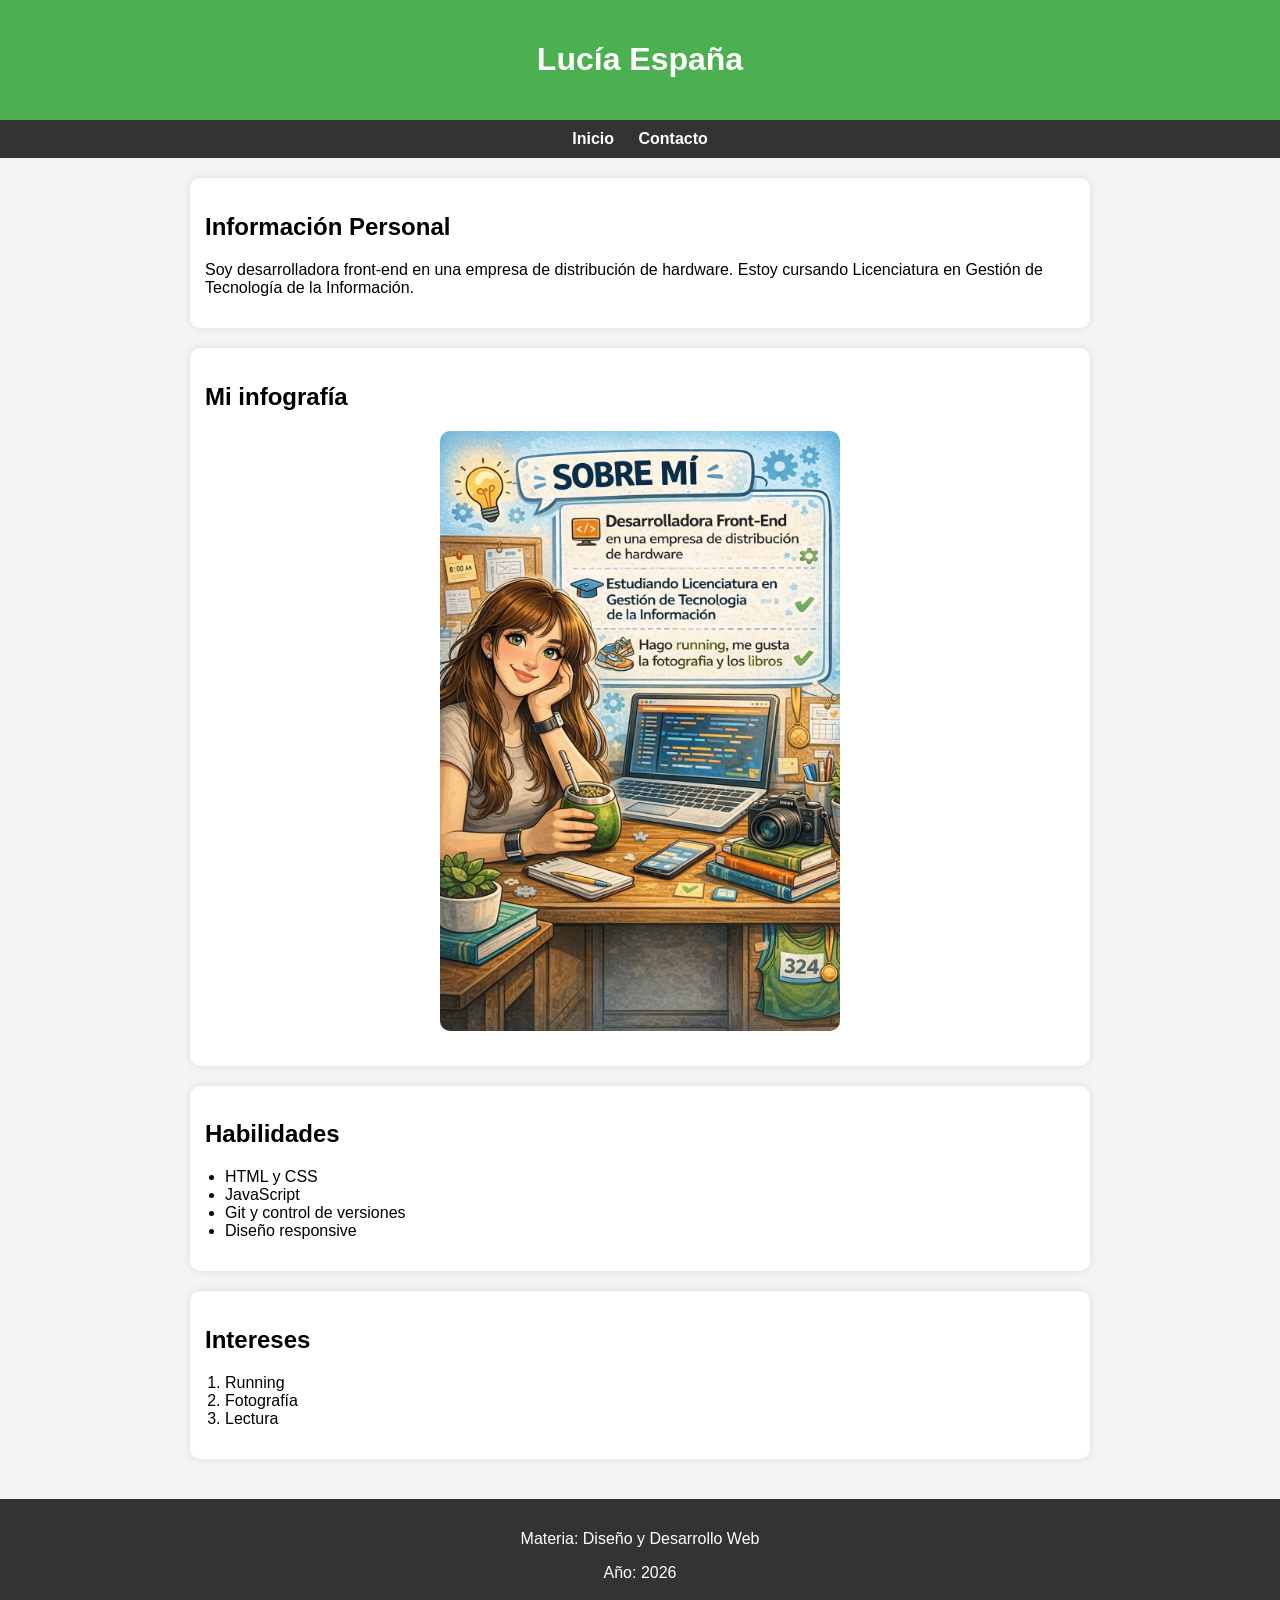
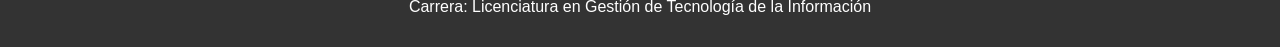
==== index.html @ 62ae2d13 "Add files via upload" ====
<!DOCTYPE html>
<html lang="es">
<head>
    <meta charset="UTF-8">
    <title>Sobre mí</title>

    <link rel="stylesheet" href="styles.css">
</head>
<body>

    <header>
        <h1>Lucía España</h1>
    </header>

    <nav>
        <a href="index.html">Inicio</a>
        <a href="contacto.html">Contacto</a>
    </nav>

    <main>

        <section>
            <h2>Información Personal</h2>
            <article>
                <p>
                    Soy desarrolladora front-end en una empresa de distribución de hardware.
                    Estoy cursando Licenciatura en Gestión de Tecnología de la Información.
                </p>
            </article>
        </section>

        <section>
            <h2>Mi infografía</h2>
            <figure>
                <img src="presentacion.png" alt="Infografía personal">
            </figure>
        </section>

        <section>
            <h2>Habilidades</h2>
            <ul>
                <li>HTML y CSS</li>
                <li>JavaScript</li>
                <li>Git y control de versiones</li>
                <li>Diseño responsive</li>
            </ul>
        </section>

        <section>
            <h2>Intereses</h2>
            <ol>
                <li>Running</li>
                <li>Fotografía</li>
                <li>Lectura</li>
            </ol>
        </section>

    </main>

    <footer>
        <p>Materia: Diseño y Desarrollo Web</p>
        <p>Año: 2026</p>
        <p>Carrera: Licenciatura en Gestión de Tecnología de la Información</p>
    </footer>

</body>
</html>
---- styles.css ----
/* RESET BÁSICO */
body {
  font-family: Arial, sans-serif;
  margin: 0;
  background-color: #f4f4f4;
}

/* HEADER */
header {
  background-color: #4CAF50;
  color: white;
  padding: 20px;
  text-align: center;
}

/* NAV */
nav {
  background-color: #333;
  padding: 10px;
  text-align: center;
}

nav a {
  color: white;
  margin: 0 10px;
  text-decoration: none;
  font-weight: bold;
}

nav a:hover {
  text-decoration: underline;
}

/* MAIN */
main {
  padding: 20px;
  max-width: 900px;
  margin: auto;
}

/* SECCIONES */
section {
  background-color: white;
  margin-bottom: 20px;
  padding: 15px;
  border-radius: 10px;
  box-shadow: 0 0 8px rgba(0, 0, 0, 0.1);
}

/* IMAGEN */
figure {
  text-align: center;
}

figure img {
  width: 60%;
  max-width: 400px;
  height: auto;
  border-radius: 10px;
}

figcaption {
  margin-top: 10px;
  font-style: italic;
  color: #555;
}

/* LISTAS */
ul,
ol {
  padding-left: 20px;
}

/* FORMULARIO */
form {
  display: flex;
  flex-direction: column;
}

label {
  margin-top: 10px;
  font-weight: bold;
}

input,
textarea {
  padding: 8px;
  margin-top: 5px;
  border-radius: 5px;
  border: 1px solid #ccc;
}

button {
  margin-top: 15px;
  padding: 10px;
  background-color: #4CAF50;
  color: white;
  border: none;
  border-radius: 5px;
  cursor: pointer;
}

button:hover {
  background-color: #45a049;
}

/* FOOTER */
footer {
  background-color: #333;
  color: white;
  text-align: center;
  padding: 15px;
}
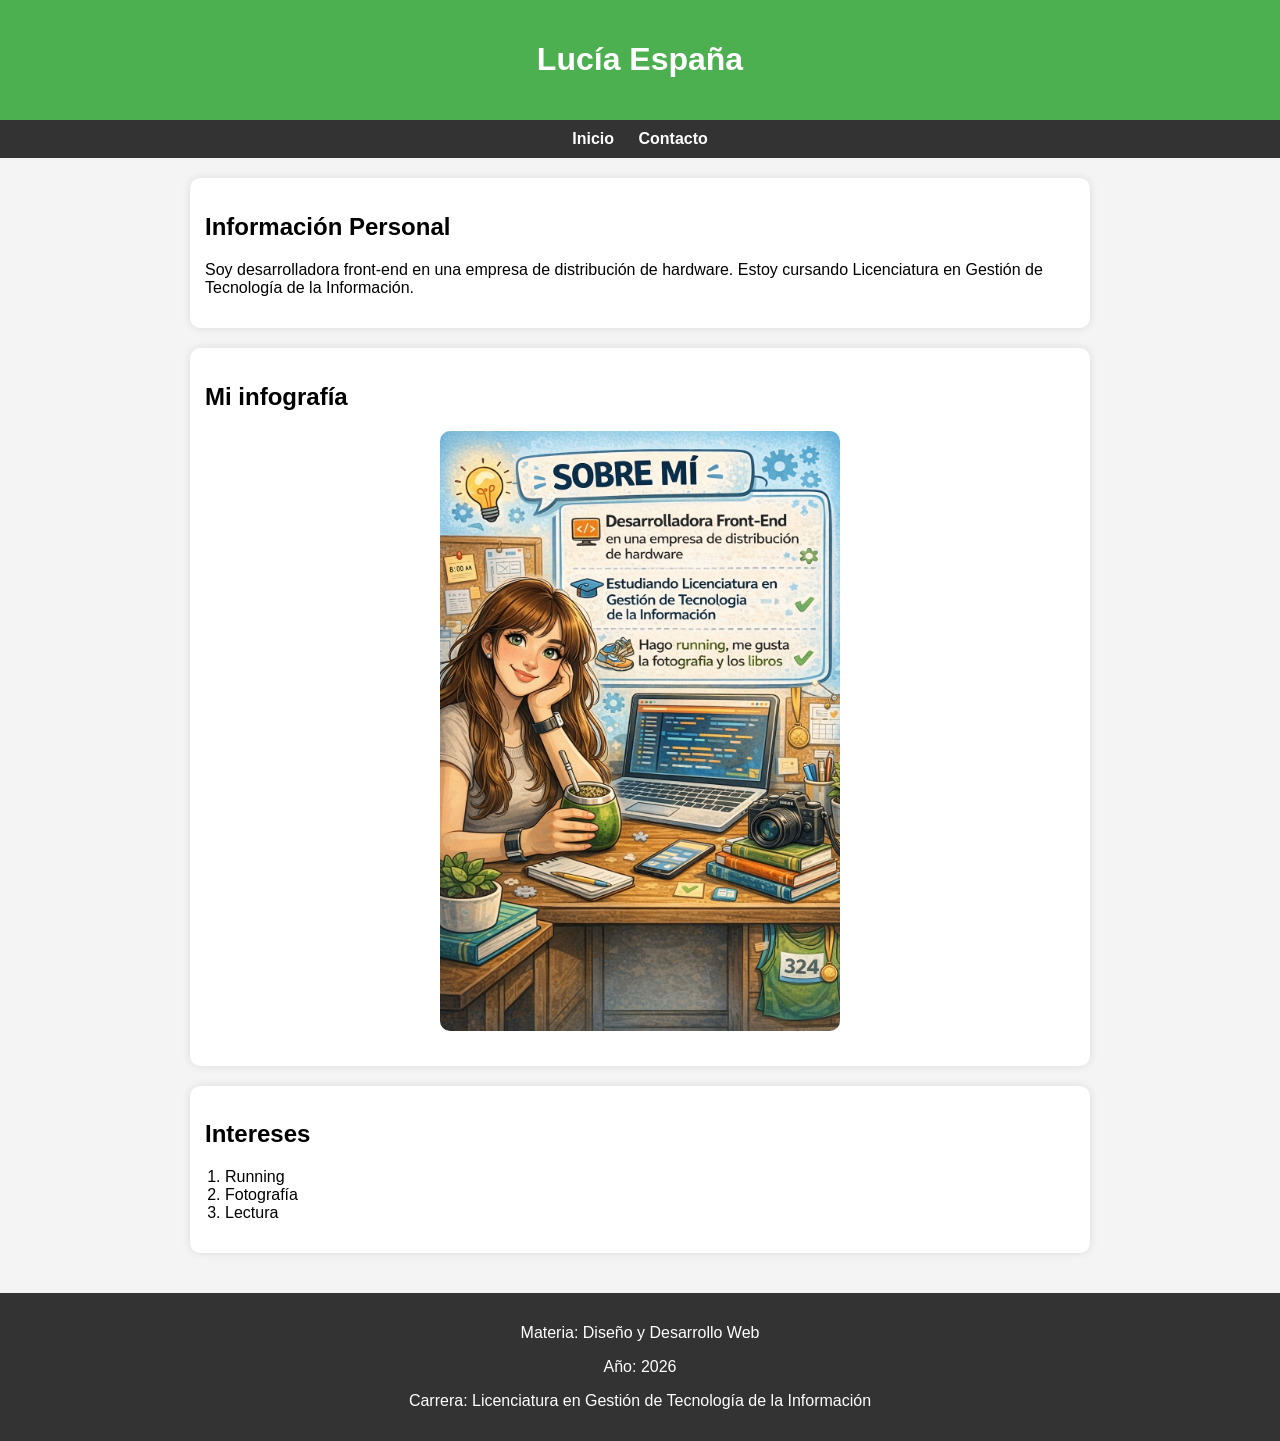
==== commit e006e73d: "remove section" ====
--- a/index.html
+++ b/index.html
@@ -37,16 +37,6 @@
         </section>
 
         <section>
-            <h2>Habilidades</h2>
-            <ul>
-                <li>HTML y CSS</li>
-                <li>JavaScript</li>
-                <li>Git y control de versiones</li>
-                <li>Diseño responsive</li>
-            </ul>
-        </section>
-
-        <section>
             <h2>Intereses</h2>
             <ol>
                 <li>Running</li>
@@ -64,4 +54,4 @@
     </footer>
 
 </body>
-</html>+</html>
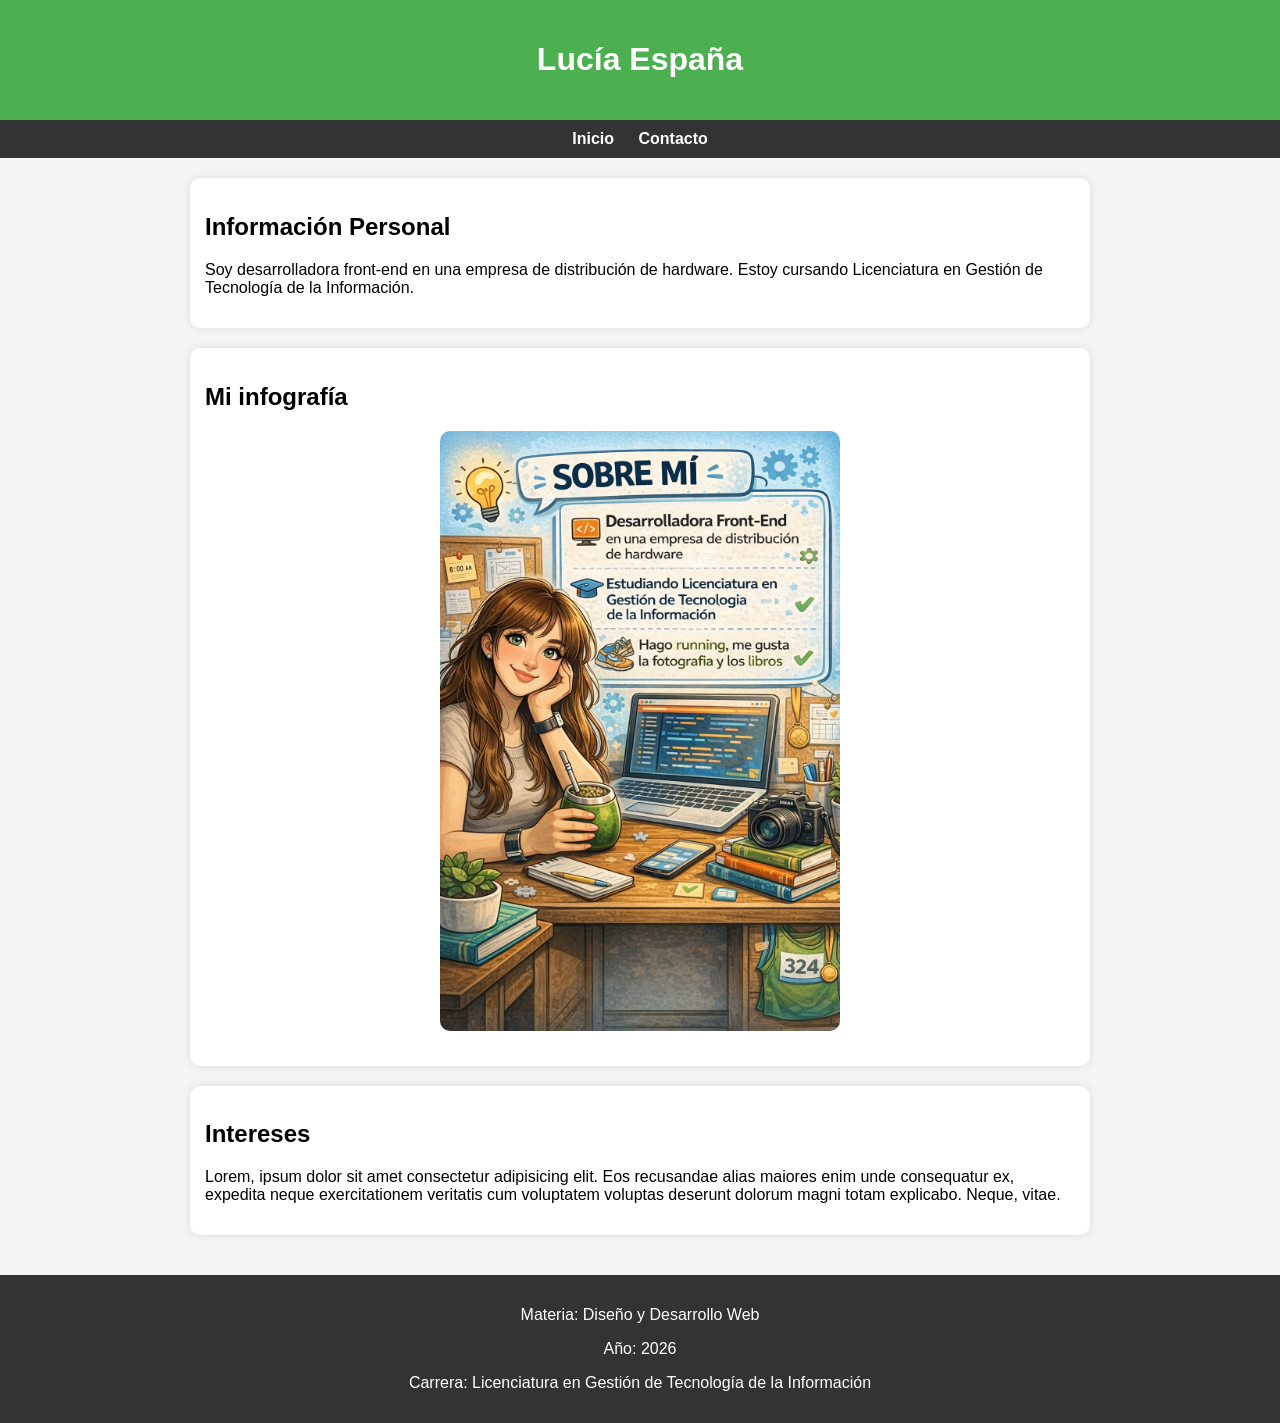
==== commit 9126dbe6: "fix Updated interests section with placeholder text." ====
--- a/index.html
+++ b/index.html
@@ -38,11 +38,7 @@
 
         <section>
             <h2>Intereses</h2>
-            <ol>
-                <li>Running</li>
-                <li>Fotografía</li>
-                <li>Lectura</li>
-            </ol>
+            <p>Lorem, ipsum dolor sit amet consectetur adipisicing elit. Eos recusandae alias maiores enim unde consequatur ex, expedita neque exercitationem veritatis cum voluptatem voluptas deserunt dolorum magni totam explicabo. Neque, vitae.</p>
         </section>
 
     </main>
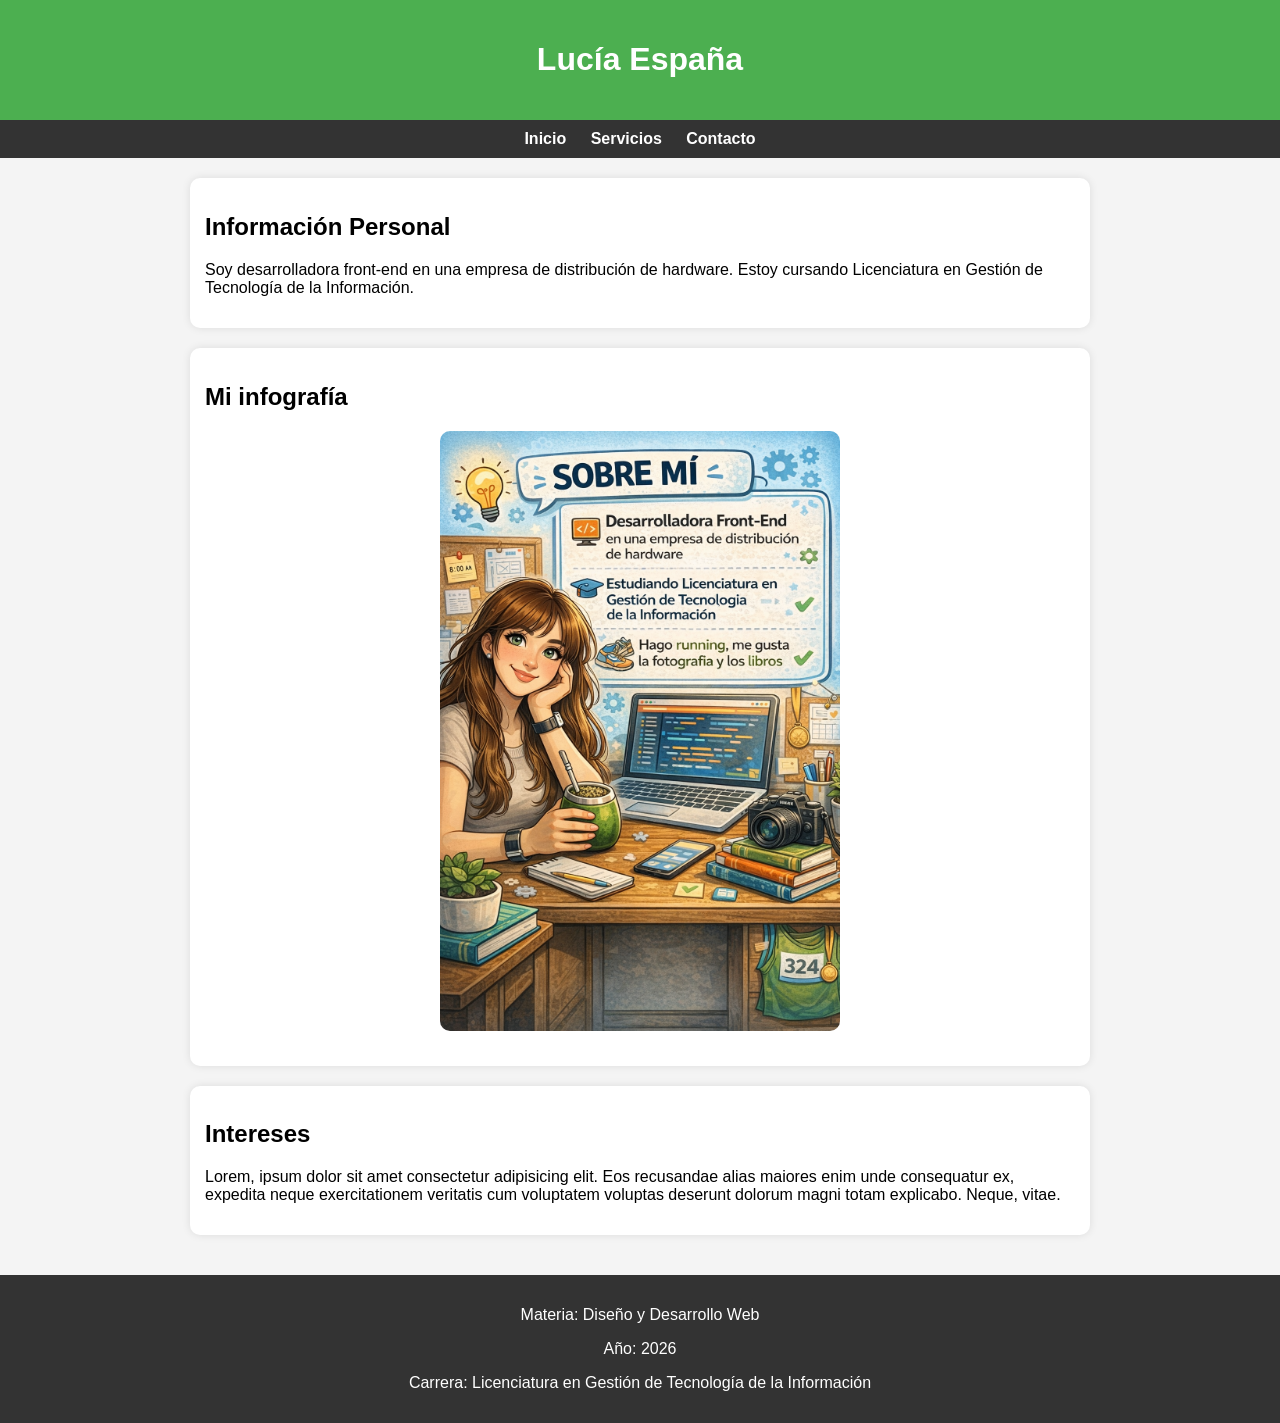
==== commit 6da8efab: "fix" ====
--- a/index.html
+++ b/index.html
@@ -14,6 +14,7 @@
 
     <nav>
         <a href="index.html">Inicio</a>
+        <a href="servicios.html">Servicios</a>
         <a href="contacto.html">Contacto</a>
     </nav>
 
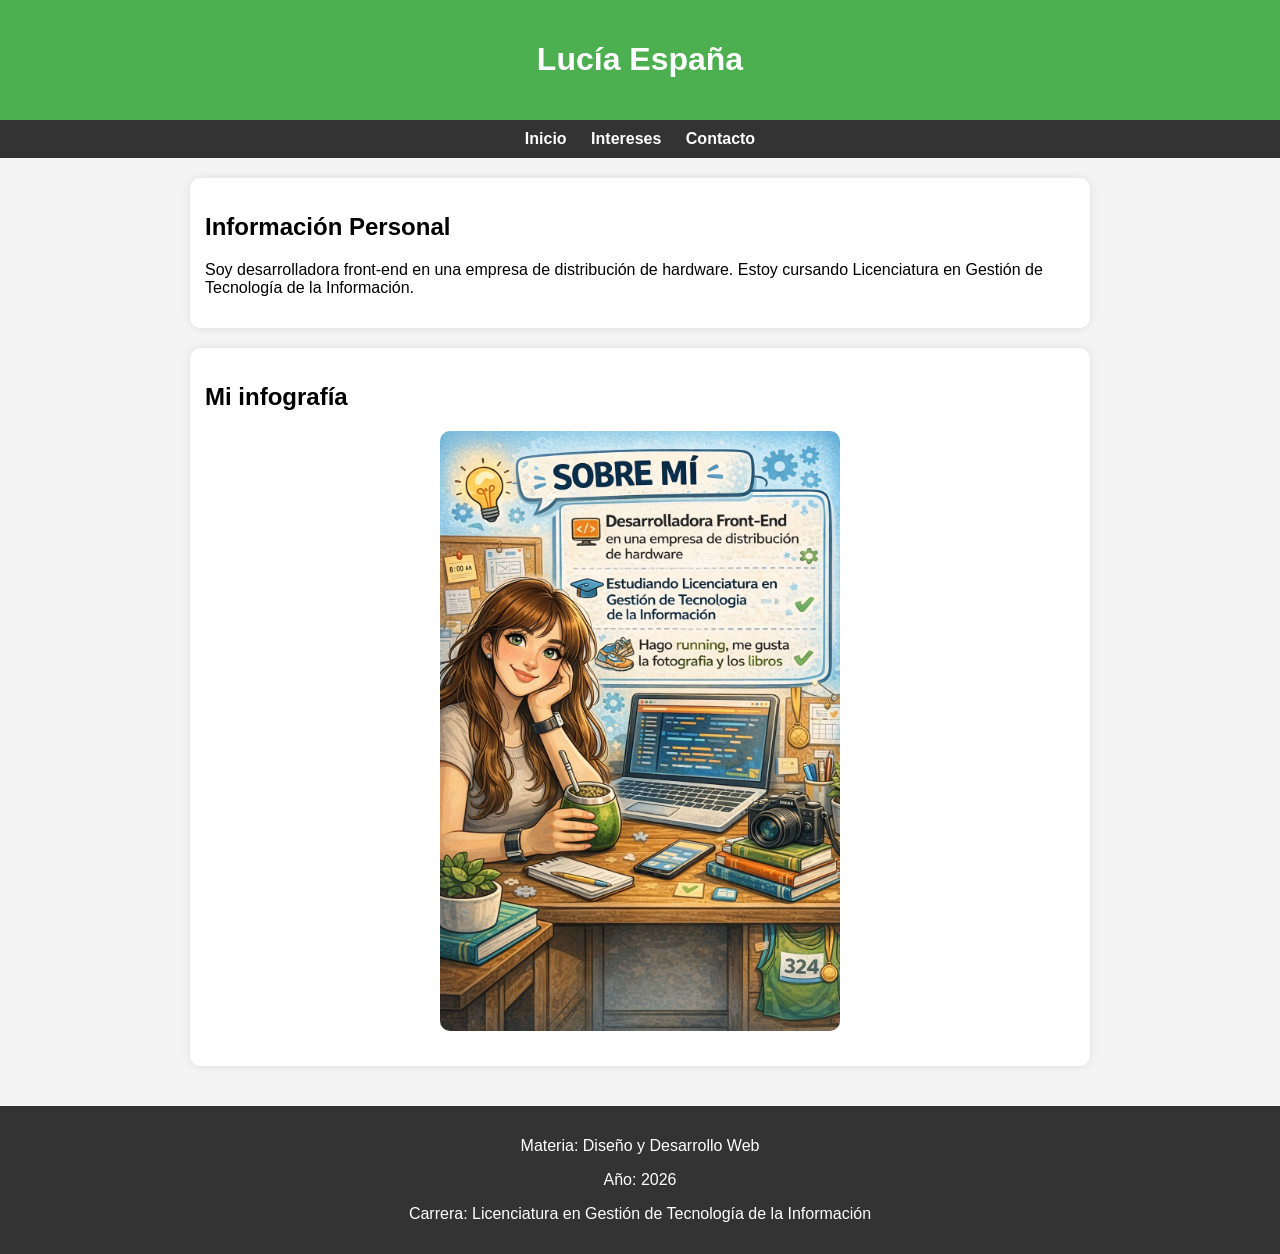
==== commit a267c5de: "fix" ====
--- a/index.html
+++ b/index.html
@@ -14,7 +14,7 @@
 
     <nav>
         <a href="index.html">Inicio</a>
-        <a href="servicios.html">Servicios</a>
+        <a href="servicios.html">Intereses</a>
         <a href="contacto.html">Contacto</a>
     </nav>
 
@@ -37,11 +37,6 @@
             </figure>
         </section>
 
-        <section>
-            <h2>Intereses</h2>
-            <p>Lorem, ipsum dolor sit amet consectetur adipisicing elit. Eos recusandae alias maiores enim unde consequatur ex, expedita neque exercitationem veritatis cum voluptatem voluptas deserunt dolorum magni totam explicabo. Neque, vitae.</p>
-        </section>
-
     </main>
 
     <footer>
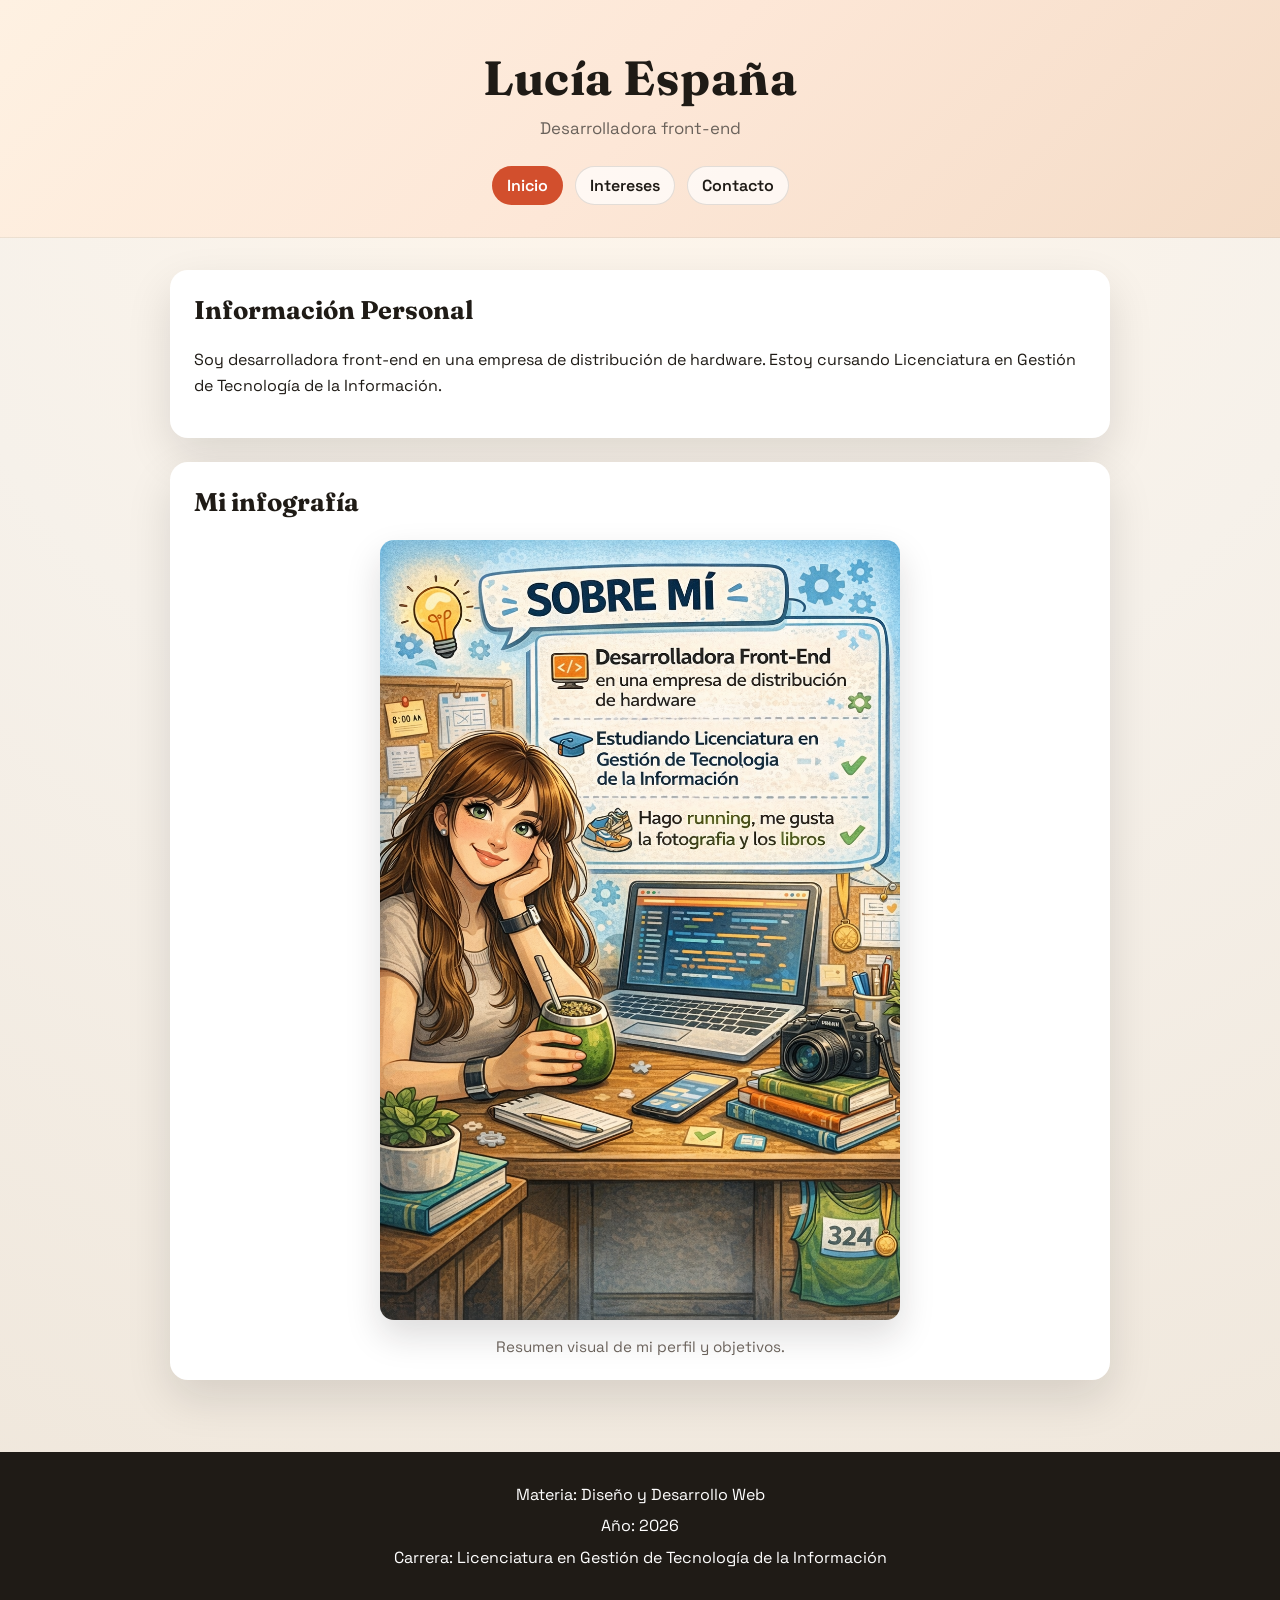
==== commit 4843b0fb: "improvements" ====
--- a/index.html
+++ b/index.html
@@ -2,21 +2,26 @@
 <html lang="es">
 <head>
     <meta charset="UTF-8">
+    <meta name="viewport" content="width=device-width, initial-scale=1.0">
     <title>Sobre mí</title>
+
+    <link rel="preconnect" href="https://fonts.googleapis.com">
+    <link rel="preconnect" href="https://fonts.gstatic.com" crossorigin>
+    <link href="https://fonts.googleapis.com/css2?family=Fraunces:opsz,wght@9..144,600;9..144,700&family=Space+Grotesk:wght@400;500;600&display=swap" rel="stylesheet">
 
     <link rel="stylesheet" href="styles.css">
 </head>
 <body>
 
-    <header>
+    <header class="site-header">
         <h1>Lucía España</h1>
+        <p class="tagline">Desarrolladora front-end</p>
+        <nav class="site-nav">
+            <a href="index.html" aria-current="page">Inicio</a>
+            <a href="intereses.html">Intereses</a>
+            <a href="contacto.html">Contacto</a>
+        </nav>
     </header>
-
-    <nav>
-        <a href="index.html">Inicio</a>
-        <a href="servicios.html">Intereses</a>
-        <a href="contacto.html">Contacto</a>
-    </nav>
 
     <main>
 
@@ -34,6 +39,7 @@
             <h2>Mi infografía</h2>
             <figure>
                 <img src="presentacion.png" alt="Infografía personal">
+                <figcaption>Resumen visual de mi perfil y objetivos.</figcaption>
             </figure>
         </section>
 
--- a/styles.css
+++ b/styles.css
@@ -1,113 +1,187 @@
-/* RESET BÁSICO */
-body {
-  font-family: Arial, sans-serif;
-  margin: 0;
-  background-color: #f4f4f4;
+:root {
+  --bg: #f6f1ea;
+  --bg-deep: #efe6da;
+  --text: #1f1b16;
+  --muted: #6a625b;
+  --accent: #d24f2d;
+  --accent-dark: #b04024;
+  --card: #ffffff;
+  --shadow: 0 18px 45px rgba(20, 17, 13, 0.12);
+  --radius: 18px;
+  --font-body: "Space Grotesk", sans-serif;
+  --font-title: "Fraunces", serif;
 }
 
-/* HEADER */
-header {
-  background-color: #4CAF50;
-  color: white;
-  padding: 20px;
-  text-align: center;
+* {
+  box-sizing: border-box;
 }
 
-/* NAV */
-nav {
-  background-color: #333;
-  padding: 10px;
-  text-align: center;
+body {
+  margin: 0;
+  font-family: var(--font-body);
+  color: var(--text);
+  background: radial-gradient(circle at top, #fff6eb 0%, var(--bg) 45%, var(--bg-deep) 100%);
+  min-height: 100vh;
 }
 
-nav a {
-  color: white;
-  margin: 0 10px;
-  text-decoration: none;
-  font-weight: bold;
+.site-header {
+  text-align: center;
+  padding: 48px 20px 32px;
+  background: linear-gradient(135deg, #fef1e2 0%, #fde7d7 50%, #f4dcc7 100%);
+  border-bottom: 1px solid rgba(30, 26, 20, 0.08);
 }
 
-nav a:hover {
-  text-decoration: underline;
+.site-header h1 {
+  margin: 0 0 8px;
+  font-family: var(--font-title);
+  font-size: clamp(2rem, 2.6vw + 1.2rem, 3rem);
+  letter-spacing: 0.5px;
 }
 
-/* MAIN */
-main {
-  padding: 20px;
-  max-width: 900px;
-  margin: auto;
+.tagline {
+  margin: 0 0 24px;
+  color: var(--muted);
+  font-size: 1.05rem;
 }
 
-/* SECCIONES */
-section {
-  background-color: white;
-  margin-bottom: 20px;
-  padding: 15px;
-  border-radius: 10px;
-  box-shadow: 0 0 8px rgba(0, 0, 0, 0.1);
+.site-nav {
+  display: flex;
+  justify-content: center;
+  gap: 12px;
+  flex-wrap: wrap;
 }
 
-/* IMAGEN */
+.site-nav a {
+  display: inline-flex;
+  align-items: center;
+  justify-content: center;
+  color: var(--text);
+  text-decoration: none;
+  font-weight: 600;
+  padding: 8px 14px;
+  border-radius: 999px;
+  border: 1px solid rgba(31, 27, 22, 0.12);
+  background-color: rgba(255, 255, 255, 0.7);
+  transition: transform 0.2s ease, background-color 0.2s ease;
+}
+
+.site-nav a:hover {
+  background-color: #ffffff;
+  transform: translateY(-2px);
+}
+
+.site-nav a[aria-current="page"] {
+  background-color: var(--accent);
+  color: #ffffff;
+  border-color: transparent;
+}
+
+main {
+  padding: 32px 20px 48px;
+  max-width: 980px;
+  margin: 0 auto;
+}
+
+section {
+  background-color: var(--card);
+  margin-bottom: 24px;
+  padding: 24px;
+  border-radius: var(--radius);
+  box-shadow: var(--shadow);
+}
+
+section h2 {
+  font-family: var(--font-title);
+  margin-top: 0;
+  font-size: 1.6rem;
+}
+
+p {
+  line-height: 1.6;
+}
+
 figure {
+  margin: 0;
   text-align: center;
 }
 
 figure img {
-  width: 60%;
-  max-width: 400px;
+  width: min(100%, 520px);
   height: auto;
-  border-radius: 10px;
+  border-radius: 14px;
+  box-shadow: 0 16px 35px rgba(26, 23, 18, 0.15);
 }
 
 figcaption {
-  margin-top: 10px;
-  font-style: italic;
-  color: #555;
+  margin-top: 12px;
+  color: var(--muted);
+  font-size: 0.95rem;
 }
 
-/* LISTAS */
 ul,
 ol {
   padding-left: 20px;
 }
 
-/* FORMULARIO */
-form {
-  display: flex;
-  flex-direction: column;
+li {
+  margin-bottom: 6px;
 }
 
-label {
-  margin-top: 10px;
-  font-weight: bold;
+footer {
+  text-align: center;
+  padding: 24px 20px 40px;
+  color: #ffffff;
+  background: #1f1b16;
 }
 
-input,
-textarea {
-  padding: 8px;
-  margin-top: 5px;
-  border-radius: 5px;
-  border: 1px solid #ccc;
+footer p {
+  margin: 6px 0;
 }
 
-button {
-  margin-top: 15px;
-  padding: 10px;
-  background-color: #4CAF50;
-  color: white;
-  border: none;
-  border-radius: 5px;
-  cursor: pointer;
+section,
+.site-header {
+  animation: fade-up 0.6s ease both;
 }
 
-button:hover {
-  background-color: #45a049;
+section:nth-of-type(2) {
+  animation-delay: 0.1s;
 }
 
-/* FOOTER */
-footer {
-  background-color: #333;
-  color: white;
-  text-align: center;
-  padding: 15px;
+section:nth-of-type(3) {
+  animation-delay: 0.2s;
+}
+
+@keyframes fade-up {
+  from {
+    opacity: 0;
+    transform: translateY(14px);
+  }
+
+  to {
+    opacity: 1;
+    transform: translateY(0);
+  }
+}
+
+@media (max-width: 720px) {
+  .site-header {
+    padding: 36px 16px 24px;
+  }
+
+  .tagline {
+    font-size: 1rem;
+  }
+
+  main {
+    padding: 24px 16px 40px;
+  }
+
+  section {
+    padding: 20px;
+  }
+
+  .site-nav a {
+    width: 100%;
+    justify-content: center;
+  }
 }
